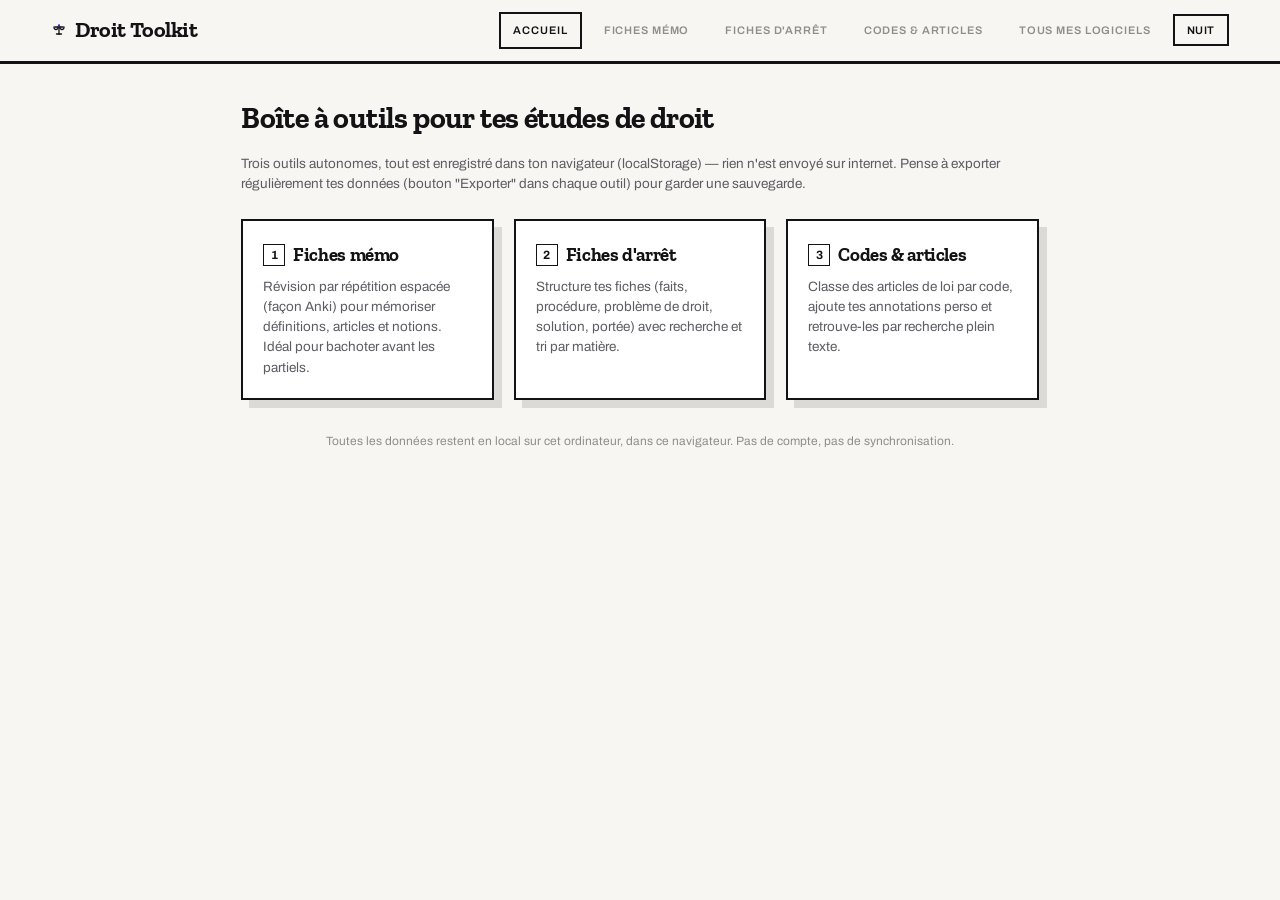
==== index.html @ 86f628ca "Site statique des outils juridiques (PWA installable) Version web des 6 outils, pensée pour l'ajout " ====
<!doctype html>
<html lang="fr">
<head>
<meta charset="UTF-8">
<title>Droit Toolkit</title>
<meta name="viewport" content="width=device-width, initial-scale=1">
<link rel="apple-touch-icon" href="icons/icon-180.png">
<meta name="apple-mobile-web-app-capable" content="yes">
<meta name="apple-mobile-web-app-status-bar-style" content="black-translucent">
<meta name="mobile-web-app-capable" content="yes">
<meta name="theme-color" content="#131316">
<link rel="preconnect" href="https://fonts.googleapis.com">
<link rel="preconnect" href="https://fonts.gstatic.com" crossorigin>
<link href="https://fonts.googleapis.com/css2?family=Archivo:wght@400;500;600;700&family=Zilla+Slab:wght@400;500;600;700&display=swap" rel="stylesheet">
<link rel="icon" type="image/svg+xml" href="data:image/svg+xml,%3Csvg%20xmlns%3D%22http%3A%2F%2Fwww.w3.org%2F2000%2Fsvg%22%20viewBox%3D%220%200%2032%2032%22%3E%3Crect%20width%3D%2232%22%20height%3D%2232%22%20rx%3D%228%22%20fill%3D%22%23131316%22%2F%3E%3Cg%20stroke%3D%22%23F7F6F2%22%20stroke-width%3D%221.6%22%20stroke-linecap%3D%22round%22%20fill%3D%22none%22%3E%3Cline%20x1%3D%2216%22%20y1%3D%227%22%20x2%3D%2216%22%20y2%3D%2224%22%2F%3E%3Cline%20x1%3D%228%22%20y1%3D%2210%22%20x2%3D%2224%22%20y2%3D%2210%22%2F%3E%3Cline%20x1%3D%2216%22%20y1%3D%2224%22%20x2%3D%2211%22%20y2%3D%2224%22%2F%3E%3Cline%20x1%3D%2216%22%20y1%3D%2224%22%20x2%3D%2221%22%20y2%3D%2224%22%2F%3E%3Cpath%20d%3D%22M6%2010a4%205%200%200%200%208%200%22%2F%3E%3Cpath%20d%3D%22M18%2010a4%205%200%200%200%208%200%22%2F%3E%3C%2Fg%3E%3Ccircle%20cx%3D%2216%22%20cy%3D%227%22%20r%3D%221.6%22%20fill%3D%22%233B2FE8%22%2F%3E%3C%2Fsvg%3E">
<link rel="stylesheet" href="style.css">
</head>
<body>
<script src="theme.js"></script>
<header class="topnav">
  <a class="brand" href="index.html"><span class="brand-mark" aria-hidden="true"><svg width="16" height="16" viewBox="0 0 32 32"><line x1="16" y1="7" x2="16" y2="24" stroke="currentColor" stroke-width="2.6" stroke-linecap="round"/><line x1="8" y1="10" x2="24" y2="10" stroke="currentColor" stroke-width="2.6" stroke-linecap="round"/><line x1="16" y1="24" x2="11" y2="24" stroke="currentColor" stroke-width="2.6" stroke-linecap="round"/><line x1="16" y1="24" x2="21" y2="24" stroke="currentColor" stroke-width="2.6" stroke-linecap="round"/><path d="M6 10a4 5 0 0 0 8 0" stroke="currentColor" stroke-width="2.6" stroke-linecap="round" fill="none"/><path d="M18 10a4 5 0 0 0 8 0" stroke="currentColor" stroke-width="2.6" stroke-linecap="round" fill="none"/><circle cx="16" cy="7" r="2.3" fill="rgb(59,47,232)"/></svg></span>Droit Toolkit</a>
  <nav>
    <a href="index.html" class="active">Accueil</a>
    <a href="flashcards.html">Fiches mémo</a>
    <a href="fiches-arret.html">Fiches d'arrêt</a>
    <a href="codes.html">Codes &amp; articles</a>
    <a href="Hub.html">Tous mes logiciels</a>
    <button id="theme-toggle" aria-pressed="false">Nuit</button>
  </nav>
</header>
<main>
  <h1>Boîte à outils pour tes études de droit</h1>
  <p class="muted">Trois outils autonomes, tout est enregistré dans ton navigateur (localStorage) — rien n'est envoyé sur internet. Pense à exporter régulièrement tes données (bouton "Exporter" dans chaque outil) pour garder une sauvegarde.</p>

  <div class="grid-links">
    <a class="tool" href="flashcards.html">
      <h3><span class="tool-num" aria-hidden="true">1</span>Fiches mémo</h3>
      <p>Révision par répétition espacée (façon Anki) pour mémoriser définitions, articles et notions. Idéal pour bachoter avant les partiels.</p>
    </a>
    <a class="tool" href="fiches-arret.html">
      <h3><span class="tool-num" aria-hidden="true">2</span>Fiches d'arrêt</h3>
      <p>Structure tes fiches (faits, procédure, problème de droit, solution, portée) avec recherche et tri par matière.</p>
    </a>
    <a class="tool" href="codes.html">
      <h3><span class="tool-num" aria-hidden="true">3</span>Codes &amp; articles</h3>
      <p>Classe des articles de loi par code, ajoute tes annotations perso et retrouve-les par recherche plein texte.</p>
    </a>
  </div>

  <footer class="tip">Toutes les données restent en local sur cet ordinateur, dans ce navigateur. Pas de compte, pas de synchronisation.</footer>
</main>
</body>
</html>
---- style.css ----
/* ═════════════════════════════════════════════════════════════════════
   Charte graphique Quantième — voir CHARTE-GRAPHIQUE.md
   Aplats francs, coins vifs (aucun border-radius), ombres plates décalées,
   mode sombre en bascule explicite (classe body.sombre, jamais automatique).
   ═════════════════════════════════════════════════════════════════════ */
:root{
  --fond:   #F7F6F2;
  --encre:  #131316;
  --encre-2:#5C5C63;
  --gris:   #8F8F89;
  --filet:  #DEDCD5;
  --carte:  #FFFFFF;
  --alerte: #C62828;
  --succes: #0A7B48;
  --acc: 59,47,232;

  --ech: 1;

  --e1:4px;  --e2:8px;  --e3:12px; --e4:16px;
  --e5:20px; --e6:24px; --e7:32px; --e8:40px;

  --pad-col: 20px;
  --gap: var(--e1);
  --pad: clamp(20px,4vw,64px);
  --h-ctrl: 38px;

  --ombre:       8px 8px 0 rgba(19,19,22,.12);
  --ombre-forte: 12px 12px 0 rgba(19,19,22,.16);

  --slab:"Zilla Slab",Georgia,serif;
  --sans:"Archivo",system-ui,sans-serif;
}

body.sombre{
  --fond:   #131316;
  --encre:  #F4F3EE;
  --encre-2:#A9A9A2;
  --gris:   #7C7C76;
  --filet:  #2C2C31;
  --carte:  #1C1C20;
}

*{box-sizing:border-box}
[hidden]{display:none!important}

body{
  margin:0;background:var(--fond);color:var(--encre);
  font-family:var(--sans);font-size:calc(16px * var(--ech));line-height:1.5;
  -webkit-font-smoothing:antialiased;
  transition:background .15s ease,color .15s ease;
}

::selection{background:var(--encre);color:var(--fond)}
button,input,select,textarea{font-family:inherit}
button,.badge,.tool-num{touch-action:manipulation}
b,strong{font-weight:600}

h1,h2,h3{font-family:var(--slab);font-weight:700;letter-spacing:-.02em;color:var(--encre);margin:0 0 var(--e3)}
h1{font-size:calc(30px * var(--ech))}

/* ═════════════════════════════════════════════════════════════════════
   BARRE SUPÉRIEURE
   ═════════════════════════════════════════════════════════════════════ */
header.topnav{
  display:flex;align-items:center;flex-wrap:wrap;gap:var(--e2) var(--e4);
  padding:var(--e3) var(--pad);border-bottom:3px solid var(--encre);
  background:var(--fond);
}
header.topnav a.brand{
  display:inline-flex;align-items:center;gap:var(--e2);
  font-family:var(--slab);font-weight:700;font-size:calc(22px * var(--ech));letter-spacing:-.02em;
  color:var(--encre);text-decoration:none;line-height:1;
}
header.topnav a.brand:hover{color:rgb(var(--acc))}
.brand-mark{display:inline-flex;align-items:center;justify-content:center;flex:none;color:inherit}
.brand-mark svg{display:block}

header.topnav nav{display:flex;gap:var(--e2);flex-wrap:wrap;margin-left:auto;align-items:center}
header.topnav nav a{
  font-size:calc(11px * var(--ech));font-weight:600;letter-spacing:.08em;text-transform:uppercase;
  color:var(--gris);text-decoration:none;padding:var(--e2) var(--e3);
  border:2px solid transparent;transition:all .15s ease;
}
header.topnav nav a:hover{color:var(--encre)}
header.topnav nav a.active{color:var(--encre);border-color:var(--encre)}

#theme-toggle{height:auto;padding:var(--e2) var(--e3);font-size:calc(11px * var(--ech))}

/* ═════════════════════════════════════════════════════════════════════
   MISE EN PAGE
   ═════════════════════════════════════════════════════════════════════ */
main{max-width:900px;margin:0 auto;padding:var(--e7) var(--pad) var(--e8)}

.card{
  background:var(--carte);border:2px solid var(--encre);
  box-shadow:var(--ombre);
  padding:var(--e5);margin-bottom:var(--e5);
}

.grid-links{display:grid;grid-template-columns:repeat(auto-fit,minmax(240px,1fr));gap:var(--e5);margin-top:var(--e6)}
.grid-links a.tool{
  display:block;background:var(--carte);border:2px solid var(--encre);
  box-shadow:var(--ombre);padding:var(--e5);text-decoration:none;color:var(--encre);
  transition:box-shadow .15s ease,transform .15s ease;
}
.grid-links a.tool:hover{box-shadow:var(--ombre-forte);transform:translate(-2px,-2px)}
.grid-links a.tool h3{color:var(--encre);margin-bottom:var(--e2);display:flex;align-items:center}
.grid-links a.tool:hover h3{color:rgb(var(--acc))}
.grid-links a.tool p{color:var(--encre-2);font-size:calc(13.5px * var(--ech));margin:0}

/* ═════════════════════════════════════════════════════════════════════
   CHAMPS ET CONTRÔLES
   ═════════════════════════════════════════════════════════════════════ */
label{
  display:block;font-size:calc(11px * var(--ech));font-weight:600;letter-spacing:.06em;text-transform:uppercase;
  color:var(--gris);margin:var(--e4) 0 var(--e1);
}

input[type="text"], input[type="date"], input[type="search"], select{
  height:var(--h-ctrl);line-height:calc(var(--h-ctrl) - 4px);
  width:100%;padding:0 var(--e3);
  font-size:calc(14px * var(--ech));font-weight:500;color:var(--encre);
  background:transparent;border:2px solid var(--encre);border-radius:0;
  appearance:none;-webkit-appearance:none;
}
input[type="text"], input[type="date"], input[type="search"]{cursor:text}
select{
  padding-right:var(--e7);cursor:pointer;
  background-image:linear-gradient(45deg,transparent 50%,currentColor 50%),
                   linear-gradient(135deg,currentColor 50%,transparent 50%);
  background-position:calc(100% - 17px) 17px,calc(100% - 12px) 17px;
  background-size:6px 6px;background-repeat:no-repeat;
}
select:hover{background-color:var(--encre);color:var(--fond)}

textarea{
  width:100%;padding:var(--e2) var(--e3);resize:vertical;min-height:4.5em;
  font-size:calc(14px * var(--ech));color:var(--encre);line-height:1.5;
  background:transparent;border:2px solid var(--encre);border-radius:0;
}

input:focus-visible, select:focus-visible, textarea:focus-visible,
input:focus, select:focus, textarea:focus{
  outline:3px solid rgb(var(--acc));outline-offset:2px;
}

/* ═════════════════════════════════════════════════════════════════════
   BOUTONS — .bt / .bt--plein (appliqué directement à <button>)
   ═════════════════════════════════════════════════════════════════════ */
button{
  font-family:var(--sans);
  font-weight:600;font-size:calc(12.5px * var(--ech));letter-spacing:.05em;text-transform:uppercase;
  padding:0 var(--e4);height:var(--h-ctrl);border:2px solid var(--encre);border-radius:0;
  background:transparent;color:var(--encre);cursor:pointer;
  transition:background .15s ease,color .15s ease,border-color .15s ease;
}
button:hover{background:var(--encre);color:var(--fond)}
button:focus-visible{outline:3px solid rgb(var(--acc));outline-offset:2px}

button.primary{background:var(--encre);border-color:var(--encre);color:var(--fond)}
button.primary:hover{background:rgb(var(--acc));border-color:rgb(var(--acc));color:#fff}

button.danger{color:var(--alerte)}
button.danger:hover{background:var(--alerte);border-color:var(--alerte);color:#fff}

button.success{color:var(--succes)}
button.success:hover{background:var(--succes);border-color:var(--succes);color:#fff}

button[disabled]{opacity:.28;cursor:not-allowed}
button[disabled]:hover{background:transparent;color:var(--encre)}

/* ═════════════════════════════════════════════════════════════════════
   DIVERS — badges, groupements, états
   ═════════════════════════════════════════════════════════════════════ */
.row{display:flex;gap:var(--e2);flex-wrap:wrap;align-items:center}
.row.end{justify-content:flex-end}
.row.between{justify-content:space-between}

.badge{
  display:inline-flex;align-items:center;font-family:var(--slab);font-size:calc(11px * var(--ech));font-weight:600;
  padding:1px var(--e2);border:1px solid var(--filet);color:var(--gris);background:transparent;
}

.muted{color:var(--encre-2);font-size:calc(13.5px * var(--ech))}

hr.sep{border:none;border-top:1px solid var(--filet);margin:var(--e4) 0}

mark{background:rgba(var(--acc),.18);color:var(--encre)}

.empty-state{text-align:center;color:var(--gris);padding:var(--e7) var(--e4);font-style:italic}

.toolbar{display:flex;gap:var(--e2);flex-wrap:wrap;margin-bottom:var(--e4);align-items:center}
.toolbar input[type="search"], .toolbar select{width:auto;flex:1;min-width:160px}

/* étiquette au-dessus d'un titre de page */
.eyebrow{
  font-size:calc(12px * var(--ech));font-weight:700;letter-spacing:.08em;text-transform:uppercase;
  color:rgb(var(--acc));margin:0 0 var(--e2);
}

/* pastille numérotée devant un titre d'outil */
.tool-num{
  display:inline-flex;align-items:center;justify-content:center;flex:none;
  width:22px;height:22px;border:1px solid var(--encre);color:var(--encre);
  font-family:var(--sans);font-weight:700;font-size:calc(12px * var(--ech));margin-right:var(--e2);
}

footer.tip{margin-top:var(--e7);color:var(--gris);font-size:calc(12px * var(--ech));text-align:center}

@media (max-width:900px){
  header.topnav{flex-direction:column;align-items:flex-start}
  header.topnav nav{margin-left:0}
}
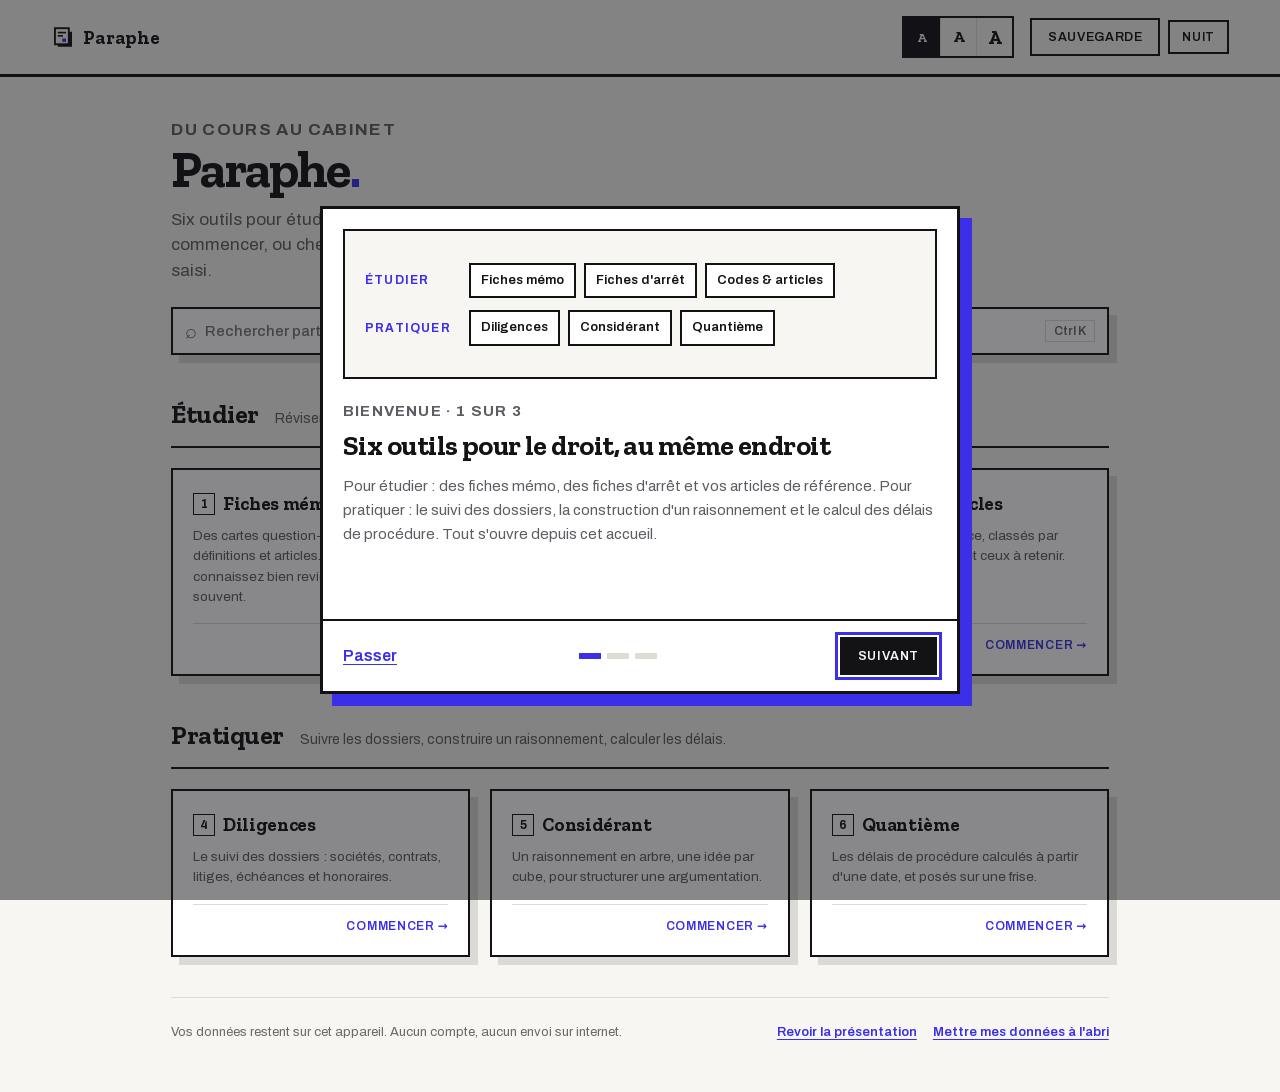
==== commit a2c93168: "Paraphe : version actuelle des six outils (Diligences refondu, Quantième refondu, nom Paraphe, migra" ====
--- a/index.html
+++ b/index.html
@@ -1,53 +1,28 @@
-<!doctype html>
-<html lang="fr">
-<head>
-<meta charset="UTF-8">
-<title>Droit Toolkit</title>
-<meta name="viewport" content="width=device-width, initial-scale=1">
-<link rel="apple-touch-icon" href="icons/icon-180.png">
-<meta name="apple-mobile-web-app-capable" content="yes">
-<meta name="apple-mobile-web-app-status-bar-style" content="black-translucent">
-<meta name="mobile-web-app-capable" content="yes">
-<meta name="theme-color" content="#131316">
-<link rel="preconnect" href="https://fonts.googleapis.com">
-<link rel="preconnect" href="https://fonts.gstatic.com" crossorigin>
-<link href="https://fonts.googleapis.com/css2?family=Archivo:wght@400;500;600;700&family=Zilla+Slab:wght@400;500;600;700&display=swap" rel="stylesheet">
-<link rel="icon" type="image/svg+xml" href="data:image/svg+xml,%3Csvg%20xmlns%3D%22http%3A%2F%2Fwww.w3.org%2F2000%2Fsvg%22%20viewBox%3D%220%200%2032%2032%22%3E%3Crect%20width%3D%2232%22%20height%3D%2232%22%20rx%3D%228%22%20fill%3D%22%23131316%22%2F%3E%3Cg%20stroke%3D%22%23F7F6F2%22%20stroke-width%3D%221.6%22%20stroke-linecap%3D%22round%22%20fill%3D%22none%22%3E%3Cline%20x1%3D%2216%22%20y1%3D%227%22%20x2%3D%2216%22%20y2%3D%2224%22%2F%3E%3Cline%20x1%3D%228%22%20y1%3D%2210%22%20x2%3D%2224%22%20y2%3D%2210%22%2F%3E%3Cline%20x1%3D%2216%22%20y1%3D%2224%22%20x2%3D%2211%22%20y2%3D%2224%22%2F%3E%3Cline%20x1%3D%2216%22%20y1%3D%2224%22%20x2%3D%2221%22%20y2%3D%2224%22%2F%3E%3Cpath%20d%3D%22M6%2010a4%205%200%200%200%208%200%22%2F%3E%3Cpath%20d%3D%22M18%2010a4%205%200%200%200%208%200%22%2F%3E%3C%2Fg%3E%3Ccircle%20cx%3D%2216%22%20cy%3D%227%22%20r%3D%221.6%22%20fill%3D%22%233B2FE8%22%2F%3E%3C%2Fsvg%3E">
-<link rel="stylesheet" href="style.css">
-</head>
-<body>
-<script src="theme.js"></script>
-<header class="topnav">
-  <a class="brand" href="index.html"><span class="brand-mark" aria-hidden="true"><svg width="16" height="16" viewBox="0 0 32 32"><line x1="16" y1="7" x2="16" y2="24" stroke="currentColor" stroke-width="2.6" stroke-linecap="round"/><line x1="8" y1="10" x2="24" y2="10" stroke="currentColor" stroke-width="2.6" stroke-linecap="round"/><line x1="16" y1="24" x2="11" y2="24" stroke="currentColor" stroke-width="2.6" stroke-linecap="round"/><line x1="16" y1="24" x2="21" y2="24" stroke="currentColor" stroke-width="2.6" stroke-linecap="round"/><path d="M6 10a4 5 0 0 0 8 0" stroke="currentColor" stroke-width="2.6" stroke-linecap="round" fill="none"/><path d="M18 10a4 5 0 0 0 8 0" stroke="currentColor" stroke-width="2.6" stroke-linecap="round" fill="none"/><circle cx="16" cy="7" r="2.3" fill="rgb(59,47,232)"/></svg></span>Droit Toolkit</a>
-  <nav>
-    <a href="index.html" class="active">Accueil</a>
-    <a href="flashcards.html">Fiches mémo</a>
-    <a href="fiches-arret.html">Fiches d'arrêt</a>
-    <a href="codes.html">Codes &amp; articles</a>
-    <a href="Hub.html">Tous mes logiciels</a>
-    <button id="theme-toggle" aria-pressed="false">Nuit</button>
-  </nav>
-</header>
-<main>
-  <h1>Boîte à outils pour tes études de droit</h1>
-  <p class="muted">Trois outils autonomes, tout est enregistré dans ton navigateur (localStorage) — rien n'est envoyé sur internet. Pense à exporter régulièrement tes données (bouton "Exporter" dans chaque outil) pour garder une sauvegarde.</p>
-
-  <div class="grid-links">
-    <a class="tool" href="flashcards.html">
-      <h3><span class="tool-num" aria-hidden="true">1</span>Fiches mémo</h3>
-      <p>Révision par répétition espacée (façon Anki) pour mémoriser définitions, articles et notions. Idéal pour bachoter avant les partiels.</p>
-    </a>
-    <a class="tool" href="fiches-arret.html">
-      <h3><span class="tool-num" aria-hidden="true">2</span>Fiches d'arrêt</h3>
-      <p>Structure tes fiches (faits, procédure, problème de droit, solution, portée) avec recherche et tri par matière.</p>
-    </a>
-    <a class="tool" href="codes.html">
-      <h3><span class="tool-num" aria-hidden="true">3</span>Codes &amp; articles</h3>
-      <p>Classe des articles de loi par code, ajoute tes annotations perso et retrouve-les par recherche plein texte.</p>
-    </a>
-  </div>
-
-  <footer class="tip">Toutes les données restent en local sur cet ordinateur, dans ce navigateur. Pas de compte, pas de synchronisation.</footer>
-</main>
-</body>
-</html>
+<!doctype html>
+<html lang="fr">
+<head>
+<meta charset="UTF-8">
+<title>Paraphe</title>
+<meta http-equiv="refresh" content="0; url=Hub.html">
+<meta name="viewport" content="width=device-width, initial-scale=1">
+<link rel="apple-touch-icon" href="icons/icon-180.png">
+<meta name="apple-mobile-web-app-capable" content="yes">
+<meta name="apple-mobile-web-app-status-bar-style" content="black-translucent">
+<meta name="mobile-web-app-capable" content="yes">
+<meta name="theme-color" content="#131316">
+<link rel="stylesheet" href="fonts/fonts.css">
+<script src="pwa.js" defer></script>
+<link rel="manifest" href="manifest.json">
+<link rel="icon" type="image/svg+xml" href="icons/favicon.svg">
+<link rel="stylesheet" href="style.css">
+</head>
+<body>
+<script src="theme.js"></script>
+<main style="max-width:560px">
+  <p class="eyebrow">Paraphe</p>
+  <h1>L’accueil a déménagé</h1>
+  <p class="muted">Les six outils se trouvent maintenant sur une seule page d’accueil. Si elle ne s’ouvre pas toute seule : <a href="Hub.html">ouvrir l’accueil de Paraphe</a>.</p>
+</main>
+<script>location.replace("Hub.html");</script>
+</body>
+</html>
--- a/fonts/fonts.css
+++ b/fonts/fonts.css
@@ -0,0 +1,211 @@
+/* Polices embarquées (licence SIL Open Font License 1.1) : Archivo, Zilla Slab, IBM Plex Mono.
+   Servies localement pour fonctionner hors ligne (PWA et application de bureau). */
+
+/* latin-ext */
+@font-face {
+  font-family: 'Archivo';
+  font-style: normal;
+  font-weight: 300;
+  font-stretch: 100%;
+  font-display: swap;
+  src: url(Archivo-variable-latin-ext.woff2) format('woff2');
+  unicode-range: U+0100-02BA, U+02BD-02C5, U+02C7-02CC, U+02CE-02D7, U+02DD-02FF, U+0304, U+0308, U+0329, U+1D00-1DBF, U+1E00-1E9F, U+1EF2-1EFF, U+2020, U+20A0-20AB, U+20AD-20C0, U+2113, U+2C60-2C7F, U+A720-A7FF;
+}
+/* latin */
+@font-face {
+  font-family: 'Archivo';
+  font-style: normal;
+  font-weight: 300;
+  font-stretch: 100%;
+  font-display: swap;
+  src: url(Archivo-variable-latin.woff2) format('woff2');
+  unicode-range: U+0000-00FF, U+0131, U+0152-0153, U+02BB-02BC, U+02C6, U+02DA, U+02DC, U+0304, U+0308, U+0329, U+2000-206F, U+20AC, U+2122, U+2191, U+2193, U+2212, U+2215, U+FEFF, U+FFFD;
+}
+/* latin-ext */
+@font-face {
+  font-family: 'Archivo';
+  font-style: normal;
+  font-weight: 400;
+  font-stretch: 100%;
+  font-display: swap;
+  src: url(Archivo-variable-latin-ext.woff2) format('woff2');
+  unicode-range: U+0100-02BA, U+02BD-02C5, U+02C7-02CC, U+02CE-02D7, U+02DD-02FF, U+0304, U+0308, U+0329, U+1D00-1DBF, U+1E00-1E9F, U+1EF2-1EFF, U+2020, U+20A0-20AB, U+20AD-20C0, U+2113, U+2C60-2C7F, U+A720-A7FF;
+}
+/* latin */
+@font-face {
+  font-family: 'Archivo';
+  font-style: normal;
+  font-weight: 400;
+  font-stretch: 100%;
+  font-display: swap;
+  src: url(Archivo-variable-latin.woff2) format('woff2');
+  unicode-range: U+0000-00FF, U+0131, U+0152-0153, U+02BB-02BC, U+02C6, U+02DA, U+02DC, U+0304, U+0308, U+0329, U+2000-206F, U+20AC, U+2122, U+2191, U+2193, U+2212, U+2215, U+FEFF, U+FFFD;
+}
+/* latin-ext */
+@font-face {
+  font-family: 'Archivo';
+  font-style: normal;
+  font-weight: 500;
+  font-stretch: 100%;
+  font-display: swap;
+  src: url(Archivo-variable-latin-ext.woff2) format('woff2');
+  unicode-range: U+0100-02BA, U+02BD-02C5, U+02C7-02CC, U+02CE-02D7, U+02DD-02FF, U+0304, U+0308, U+0329, U+1D00-1DBF, U+1E00-1E9F, U+1EF2-1EFF, U+2020, U+20A0-20AB, U+20AD-20C0, U+2113, U+2C60-2C7F, U+A720-A7FF;
+}
+/* latin */
+@font-face {
+  font-family: 'Archivo';
+  font-style: normal;
+  font-weight: 500;
+  font-stretch: 100%;
+  font-display: swap;
+  src: url(Archivo-variable-latin.woff2) format('woff2');
+  unicode-range: U+0000-00FF, U+0131, U+0152-0153, U+02BB-02BC, U+02C6, U+02DA, U+02DC, U+0304, U+0308, U+0329, U+2000-206F, U+20AC, U+2122, U+2191, U+2193, U+2212, U+2215, U+FEFF, U+FFFD;
+}
+/* latin-ext */
+@font-face {
+  font-family: 'Archivo';
+  font-style: normal;
+  font-weight: 600;
+  font-stretch: 100%;
+  font-display: swap;
+  src: url(Archivo-variable-latin-ext.woff2) format('woff2');
+  unicode-range: U+0100-02BA, U+02BD-02C5, U+02C7-02CC, U+02CE-02D7, U+02DD-02FF, U+0304, U+0308, U+0329, U+1D00-1DBF, U+1E00-1E9F, U+1EF2-1EFF, U+2020, U+20A0-20AB, U+20AD-20C0, U+2113, U+2C60-2C7F, U+A720-A7FF;
+}
+/* latin */
+@font-face {
+  font-family: 'Archivo';
+  font-style: normal;
+  font-weight: 600;
+  font-stretch: 100%;
+  font-display: swap;
+  src: url(Archivo-variable-latin.woff2) format('woff2');
+  unicode-range: U+0000-00FF, U+0131, U+0152-0153, U+02BB-02BC, U+02C6, U+02DA, U+02DC, U+0304, U+0308, U+0329, U+2000-206F, U+20AC, U+2122, U+2191, U+2193, U+2212, U+2215, U+FEFF, U+FFFD;
+}
+/* latin-ext */
+@font-face {
+  font-family: 'Archivo';
+  font-style: normal;
+  font-weight: 700;
+  font-stretch: 100%;
+  font-display: swap;
+  src: url(Archivo-variable-latin-ext.woff2) format('woff2');
+  unicode-range: U+0100-02BA, U+02BD-02C5, U+02C7-02CC, U+02CE-02D7, U+02DD-02FF, U+0304, U+0308, U+0329, U+1D00-1DBF, U+1E00-1E9F, U+1EF2-1EFF, U+2020, U+20A0-20AB, U+20AD-20C0, U+2113, U+2C60-2C7F, U+A720-A7FF;
+}
+/* latin */
+@font-face {
+  font-family: 'Archivo';
+  font-style: normal;
+  font-weight: 700;
+  font-stretch: 100%;
+  font-display: swap;
+  src: url(Archivo-variable-latin.woff2) format('woff2');
+  unicode-range: U+0000-00FF, U+0131, U+0152-0153, U+02BB-02BC, U+02C6, U+02DA, U+02DC, U+0304, U+0308, U+0329, U+2000-206F, U+20AC, U+2122, U+2191, U+2193, U+2212, U+2215, U+FEFF, U+FFFD;
+}
+/* latin-ext */
+@font-face {
+  font-family: 'IBM Plex Mono';
+  font-style: normal;
+  font-weight: 400;
+  font-display: swap;
+  src: url(IBMPlexMono-400-latin-ext.woff2) format('woff2');
+  unicode-range: U+0100-02BA, U+02BD-02C5, U+02C7-02CC, U+02CE-02D7, U+02DD-02FF, U+0304, U+0308, U+0329, U+1D00-1DBF, U+1E00-1E9F, U+1EF2-1EFF, U+2020, U+20A0-20AB, U+20AD-20C0, U+2113, U+2C60-2C7F, U+A720-A7FF;
+}
+/* latin */
+@font-face {
+  font-family: 'IBM Plex Mono';
+  font-style: normal;
+  font-weight: 400;
+  font-display: swap;
+  src: url(IBMPlexMono-400-latin.woff2) format('woff2');
+  unicode-range: U+0000-00FF, U+0131, U+0152-0153, U+02BB-02BC, U+02C6, U+02DA, U+02DC, U+0304, U+0308, U+0329, U+2000-206F, U+20AC, U+2122, U+2191, U+2193, U+2212, U+2215, U+FEFF, U+FFFD;
+}
+/* latin-ext */
+@font-face {
+  font-family: 'IBM Plex Mono';
+  font-style: normal;
+  font-weight: 500;
+  font-display: swap;
+  src: url(IBMPlexMono-500-latin-ext.woff2) format('woff2');
+  unicode-range: U+0100-02BA, U+02BD-02C5, U+02C7-02CC, U+02CE-02D7, U+02DD-02FF, U+0304, U+0308, U+0329, U+1D00-1DBF, U+1E00-1E9F, U+1EF2-1EFF, U+2020, U+20A0-20AB, U+20AD-20C0, U+2113, U+2C60-2C7F, U+A720-A7FF;
+}
+/* latin */
+@font-face {
+  font-family: 'IBM Plex Mono';
+  font-style: normal;
+  font-weight: 500;
+  font-display: swap;
+  src: url(IBMPlexMono-500-latin.woff2) format('woff2');
+  unicode-range: U+0000-00FF, U+0131, U+0152-0153, U+02BB-02BC, U+02C6, U+02DA, U+02DC, U+0304, U+0308, U+0329, U+2000-206F, U+20AC, U+2122, U+2191, U+2193, U+2212, U+2215, U+FEFF, U+FFFD;
+}
+/* latin-ext */
+@font-face {
+  font-family: 'Zilla Slab';
+  font-style: normal;
+  font-weight: 400;
+  font-display: swap;
+  src: url(ZillaSlab-400-latin-ext.woff2) format('woff2');
+  unicode-range: U+0100-02BA, U+02BD-02C5, U+02C7-02CC, U+02CE-02D7, U+02DD-02FF, U+0304, U+0308, U+0329, U+1D00-1DBF, U+1E00-1E9F, U+1EF2-1EFF, U+2020, U+20A0-20AB, U+20AD-20C0, U+2113, U+2C60-2C7F, U+A720-A7FF;
+}
+/* latin */
+@font-face {
+  font-family: 'Zilla Slab';
+  font-style: normal;
+  font-weight: 400;
+  font-display: swap;
+  src: url(ZillaSlab-400-latin.woff2) format('woff2');
+  unicode-range: U+0000-00FF, U+0131, U+0152-0153, U+02BB-02BC, U+02C6, U+02DA, U+02DC, U+0304, U+0308, U+0329, U+2000-206F, U+20AC, U+2122, U+2191, U+2193, U+2212, U+2215, U+FEFF, U+FFFD;
+}
+/* latin-ext */
+@font-face {
+  font-family: 'Zilla Slab';
+  font-style: normal;
+  font-weight: 500;
+  font-display: swap;
+  src: url(ZillaSlab-500-latin-ext.woff2) format('woff2');
+  unicode-range: U+0100-02BA, U+02BD-02C5, U+02C7-02CC, U+02CE-02D7, U+02DD-02FF, U+0304, U+0308, U+0329, U+1D00-1DBF, U+1E00-1E9F, U+1EF2-1EFF, U+2020, U+20A0-20AB, U+20AD-20C0, U+2113, U+2C60-2C7F, U+A720-A7FF;
+}
+/* latin */
+@font-face {
+  font-family: 'Zilla Slab';
+  font-style: normal;
+  font-weight: 500;
+  font-display: swap;
+  src: url(ZillaSlab-500-latin.woff2) format('woff2');
+  unicode-range: U+0000-00FF, U+0131, U+0152-0153, U+02BB-02BC, U+02C6, U+02DA, U+02DC, U+0304, U+0308, U+0329, U+2000-206F, U+20AC, U+2122, U+2191, U+2193, U+2212, U+2215, U+FEFF, U+FFFD;
+}
+/* latin-ext */
+@font-face {
+  font-family: 'Zilla Slab';
+  font-style: normal;
+  font-weight: 600;
+  font-display: swap;
+  src: url(ZillaSlab-600-latin-ext.woff2) format('woff2');
+  unicode-range: U+0100-02BA, U+02BD-02C5, U+02C7-02CC, U+02CE-02D7, U+02DD-02FF, U+0304, U+0308, U+0329, U+1D00-1DBF, U+1E00-1E9F, U+1EF2-1EFF, U+2020, U+20A0-20AB, U+20AD-20C0, U+2113, U+2C60-2C7F, U+A720-A7FF;
+}
+/* latin */
+@font-face {
+  font-family: 'Zilla Slab';
+  font-style: normal;
+  font-weight: 600;
+  font-display: swap;
+  src: url(ZillaSlab-600-latin.woff2) format('woff2');
+  unicode-range: U+0000-00FF, U+0131, U+0152-0153, U+02BB-02BC, U+02C6, U+02DA, U+02DC, U+0304, U+0308, U+0329, U+2000-206F, U+20AC, U+2122, U+2191, U+2193, U+2212, U+2215, U+FEFF, U+FFFD;
+}
+/* latin-ext */
+@font-face {
+  font-family: 'Zilla Slab';
+  font-style: normal;
+  font-weight: 700;
+  font-display: swap;
+  src: url(ZillaSlab-700-latin-ext.woff2) format('woff2');
+  unicode-range: U+0100-02BA, U+02BD-02C5, U+02C7-02CC, U+02CE-02D7, U+02DD-02FF, U+0304, U+0308, U+0329, U+1D00-1DBF, U+1E00-1E9F, U+1EF2-1EFF, U+2020, U+20A0-20AB, U+20AD-20C0, U+2113, U+2C60-2C7F, U+A720-A7FF;
+}
+/* latin */
+@font-face {
+  font-family: 'Zilla Slab';
+  font-style: normal;
+  font-weight: 700;
+  font-display: swap;
+  src: url(ZillaSlab-700-latin.woff2) format('woff2');
+  unicode-range: U+0000-00FF, U+0131, U+0152-0153, U+02BB-02BC, U+02C6, U+02DA, U+02DC, U+0304, U+0308, U+0329, U+2000-206F, U+20AC, U+2122, U+2191, U+2193, U+2212, U+2215, U+FEFF, U+FFFD;
+}
--- a/style.css
+++ b/style.css
@@ -7,7 +7,7 @@
   --fond:   #F7F6F2;
   --encre:  #131316;
   --encre-2:#5C5C63;
-  --gris:   #8F8F89;
+  --gris:   #6B6B66;   /* texte discret : 4,8 à 5,4:1 sur papier et carte */
   --filet:  #DEDCD5;
   --carte:  #FFFFFF;
   --alerte: #C62828;
@@ -29,16 +29,29 @@
 
   --slab:"Zilla Slab",Georgia,serif;
   --sans:"Archivo",system-ui,sans-serif;
+
+  color-scheme:light;
 }
 
 body.sombre{
   --fond:   #131316;
   --encre:  #F4F3EE;
   --encre-2:#A9A9A2;
-  --gris:   #7C7C76;
+  --gris:   #9A9A93;
   --filet:  #2C2C31;
   --carte:  #1C1C20;
-}
+  /* sur l'encre, le violet et le rouge de la charte sont trop sombres pour du texte (2,2 et 3:1) */
+  --acc: 140,132,255;
+  --alerte: #EF6F6F;
+  /* sur fond noir, l'ombre noire disparaissait : ombre claire, toujours plate */
+  --ombre:       8px 8px 0 rgba(244,243,238,.07);
+  --ombre-forte: 12px 12px 0 rgba(244,243,238,.10);
+  /* calendrier des champs date, barres de défilement… en sombre */
+  color-scheme:dark;
+}
+/* textes à la couleur d'accent : trop sombres sur fond noir (cf. charte §3.2) */
+body.sombre .eyebrow, body.sombre .groupe-tete a, body.sombre a.lien-croise,
+body.sombre .liens-article a, body.sombre .badge.etiquette{filter:brightness(1.6)}
 
 *{box-sizing:border-box}
 [hidden]{display:none!important}
@@ -77,14 +90,14 @@
 
 header.topnav nav{display:flex;gap:var(--e2);flex-wrap:wrap;margin-left:auto;align-items:center}
 header.topnav nav a{
-  font-size:calc(11px * var(--ech));font-weight:600;letter-spacing:.08em;text-transform:uppercase;
+  font-size:calc(12px * var(--ech));font-weight:600;letter-spacing:.08em;text-transform:uppercase;
   color:var(--gris);text-decoration:none;padding:var(--e2) var(--e3);
   border:2px solid transparent;transition:all .15s ease;
 }
 header.topnav nav a:hover{color:var(--encre)}
 header.topnav nav a.active{color:var(--encre);border-color:var(--encre)}
 
-#theme-toggle{height:auto;padding:var(--e2) var(--e3);font-size:calc(11px * var(--ech))}
+#theme-toggle{height:auto;padding:var(--e2) var(--e3);font-size:calc(12px * var(--ech))}
 
 /* ═════════════════════════════════════════════════════════════════════
    MISE EN PAGE
@@ -96,6 +109,9 @@
   box-shadow:var(--ombre);
   padding:var(--e5);margin-bottom:var(--e5);
 }
+/* éléments de liste à l'intérieur d'une carte : filet simple, sans seconde ombre */
+.card .card{box-shadow:none;border:1px solid var(--filet);padding:var(--e4)}
+.card .card:hover{border-color:var(--encre)}
 
 .grid-links{display:grid;grid-template-columns:repeat(auto-fit,minmax(240px,1fr));gap:var(--e5);margin-top:var(--e6)}
 .grid-links a.tool{
@@ -112,7 +128,7 @@
    CHAMPS ET CONTRÔLES
    ═════════════════════════════════════════════════════════════════════ */
 label{
-  display:block;font-size:calc(11px * var(--ech));font-weight:600;letter-spacing:.06em;text-transform:uppercase;
+  display:block;font-size:calc(12px * var(--ech));font-weight:600;letter-spacing:.06em;text-transform:uppercase;
   color:var(--gris);margin:var(--e4) 0 var(--e1);
 }
 
@@ -139,6 +155,15 @@
   background:transparent;border:2px solid var(--encre);border-radius:0;
 }
 
+/* cases à cocher carrées, conformes à la charte (coins vifs) */
+input[type="checkbox"]{
+  appearance:none;-webkit-appearance:none;flex:none;margin:0;
+  width:16px;height:16px;border:2px solid var(--encre);border-radius:0;background:transparent;
+  display:inline-grid;place-content:center;vertical-align:-3px;cursor:pointer;
+}
+input[type="checkbox"]::before{content:"";width:8px;height:8px;background:rgb(var(--acc));transform:scale(0);transition:transform .1s ease}
+input[type="checkbox"]:checked::before{transform:scale(1)}
+
 input:focus-visible, select:focus-visible, textarea:focus-visible,
 input:focus, select:focus, textarea:focus{
   outline:3px solid rgb(var(--acc));outline-offset:2px;
@@ -162,6 +187,8 @@
 
 button.danger{color:var(--alerte)}
 button.danger:hover{background:var(--alerte);border-color:var(--alerte);color:#fff}
+/* en sombre, l'accent et l'alerte sont clairs : texte d'encre dessus */
+body.sombre button.primary:hover, body.sombre button.danger:hover, body.sombre button.success:hover{color:#131316}
 
 button.success{color:var(--succes)}
 button.success:hover{background:var(--succes);border-color:var(--succes);color:#fff}
@@ -177,8 +204,9 @@
 .row.between{justify-content:space-between}
 
 .badge{
-  display:inline-flex;align-items:center;font-family:var(--slab);font-size:calc(11px * var(--ech));font-weight:600;
+  display:inline-flex;align-items:center;font-family:var(--slab);font-size:calc(12px * var(--ech));font-weight:600;
   padding:1px var(--e2);border:1px solid var(--filet);color:var(--gris);background:transparent;
+  margin-block:3px;                     /* deux lignes d'étiquettes ne se touchent pas */
 }
 
 .muted{color:var(--encre-2);font-size:calc(13.5px * var(--ech))}
@@ -191,6 +219,8 @@
 
 .toolbar{display:flex;gap:var(--e2);flex-wrap:wrap;margin-bottom:var(--e4);align-items:center}
 .toolbar input[type="search"], .toolbar select{width:auto;flex:1;min-width:160px}
+.toolbar input[type="search"]{flex:2}
+.card > .toolbar:last-child{margin-bottom:0}
 
 /* étiquette au-dessus d'un titre de page */
 .eyebrow{
@@ -208,6 +238,166 @@
 footer.tip{margin-top:var(--e7);color:var(--gris);font-size:calc(12px * var(--ech));text-align:center}
 
 @media (max-width:900px){
-  header.topnav{flex-direction:column;align-items:flex-start}
-  header.topnav nav{margin-left:0}
-}
+  header.topnav{flex-direction:column;align-items:stretch;flex-wrap:nowrap}
+  /* le menu passe à la ligne : tous les liens restent visibles, rien n'est caché hors de l'écran */
+  header.topnav nav{margin-left:0;flex-wrap:wrap;width:100%;min-width:0;row-gap:var(--e1,4px)}
+  header.topnav nav a, #theme-toggle{flex:none;white-space:nowrap}
+  /* le bouton jour/nuit remonte sur la ligne du nom, à droite */
+  header.topnav{position:relative}
+  header.topnav #theme-toggle{position:absolute;top:var(--e2);right:var(--pad,20px)}
+}
+@media (max-width:360px){
+  header.topnav nav{gap:0}
+  header.topnav nav a{padding:var(--e2) 7px;letter-spacing:.04em}
+}
+
+/* ═════════════════════════════════════════════════════════════════════
+   EXPORT PDF — feuille imprimable partagée par les outils d'études de Paraphe
+   Le contenu réel est injecté en JS dans #printArea juste avant l'impression.
+   ═════════════════════════════════════════════════════════════════════ */
+#printArea{display:none}
+@media print{
+  @page{size:A4 portrait;margin:16mm 14mm}
+  html,body{background:#fff!important}
+  body>*{display:none!important}
+  #printArea{display:block!important;font-family:var(--sans);color:#000;font-size:10.5pt;line-height:1.55}
+
+  .print-header{
+    display:flex;justify-content:space-between;align-items:flex-end;gap:var(--e4);
+    border-bottom:2.5pt solid #000;padding-bottom:8px;margin-bottom:20px;
+  }
+  .print-header h1{font-family:var(--slab);font-size:21pt;font-weight:700;margin:0;letter-spacing:-.02em;color:#000}
+  .print-header .print-brand{
+    font-family:"IBM Plex Mono",monospace;font-size:8pt;text-transform:uppercase;letter-spacing:.1em;
+    color:rgb(var(--acc));margin:0 0 3px;
+  }
+  .print-meta{text-align:right;font-size:8pt;color:#555;white-space:nowrap;line-height:1.6}
+  .print-meta b{color:#000;font-weight:700}
+
+  .print-group-title{
+    font-family:var(--slab);font-size:12.5pt;font-weight:700;color:#000;
+    margin:22px 0 10px;padding-bottom:4px;border-bottom:1pt solid #000;
+    break-after:avoid;page-break-after:avoid;
+  }
+  .print-group-title:first-of-type{margin-top:0}
+
+  .print-item{break-inside:avoid;page-break-inside:avoid;margin:0 0 13px;padding-bottom:13px;border-bottom:.75pt solid #CCC}
+  .print-item:last-child{border-bottom:none}
+  .print-item h3{
+    font-family:var(--slab);font-size:11pt;font-weight:600;color:#000;
+    margin:0 0 5px;display:flex;align-items:baseline;flex-wrap:wrap;gap:6px;
+  }
+  .print-tag{
+    display:inline-block;font-family:"IBM Plex Mono",monospace;font-size:7pt;font-weight:500;
+    text-transform:uppercase;letter-spacing:.06em;border:.75pt solid #000;color:#000;
+    padding:1px 5px;line-height:1.5;white-space:nowrap;
+  }
+  .print-tag.accent{border-color:rgb(var(--acc));color:rgb(var(--acc))}
+  .print-item p{margin:0;font-size:9.5pt;line-height:1.55;color:#111}
+  .print-item .print-note{
+    margin-top:7px;padding-top:6px;border-top:.75pt dashed #BBB;font-size:9pt;color:#333;
+  }
+  .print-item .print-note b{
+    font-family:"IBM Plex Mono",monospace;font-size:7.5pt;text-transform:uppercase;
+    letter-spacing:.06em;color:#666;font-weight:600;
+  }
+  .print-item dl{margin:6px 0 0;display:grid;grid-template-columns:auto 1fr;gap:4px 12px}
+  .print-item dt{
+    font-family:"IBM Plex Mono",monospace;font-size:7.5pt;text-transform:uppercase;
+    letter-spacing:.06em;color:#666;white-space:nowrap;padding-top:2px;font-weight:600;
+  }
+  .print-item dd{margin:0;font-size:9.5pt;line-height:1.55;color:#111}
+
+  .print-footer{
+    margin-top:26px;padding-top:8px;border-top:.75pt solid #999;
+    font-size:7.5pt;color:#888;display:flex;justify-content:space-between;
+  }
+}
+
+/* ═════════════════════════════════════════════════════════════════════
+   RECHERCHE GLOBALE (Hub, portail) — recherche.js
+   ═════════════════════════════════════════════════════════════════════ */
+#recherche-globale{position:relative;max-width:640px;margin:0 auto var(--e7)}
+.rg-champ{
+  display:flex;align-items:center;gap:var(--e2);margin:0;height:48px;padding:0 var(--e3);
+  border:2px solid var(--encre);background:var(--carte);box-shadow:var(--ombre);
+  text-transform:none;letter-spacing:0;font-weight:500;color:var(--encre);cursor:text;
+}
+.rg-champ:focus-within{outline:3px solid rgb(var(--acc));outline-offset:2px}
+.rg-loupe{font-size:calc(20px * var(--ech));color:var(--gris);line-height:1}
+.rg-champ input{flex:1;border:0;height:auto;padding:0;background:transparent;font-size:calc(15px * var(--ech))}
+.rg-champ input:focus,.rg-champ input:focus-visible{outline:none}
+.rg-champ input::-webkit-search-cancel-button{-webkit-appearance:none}
+.rg-champ kbd{font-family:var(--sans);font-size:calc(12px * var(--ech));font-weight:600;color:var(--gris);border:1px solid var(--filet);padding:1px var(--e2);white-space:nowrap}
+.rg-res{
+  position:absolute;left:0;right:0;top:calc(100% + var(--e2));z-index:50;max-height:min(60vh,520px);overflow:auto;
+  background:var(--carte);border:2px solid var(--encre);box-shadow:var(--ombre-forte);text-align:left;
+}
+.rg-groupe{
+  position:sticky;top:0;background:var(--carte);padding:var(--e2) var(--e3) var(--e1);border-bottom:1px solid var(--filet);
+  font-size:calc(12px * var(--ech));font-weight:700;letter-spacing:.08em;text-transform:uppercase;color:rgb(var(--acc));
+}
+.rg-l{display:flex;flex-direction:column;gap:2px;padding:var(--e2) var(--e3);border-bottom:1px solid var(--filet);color:var(--encre);text-decoration:none}
+.rg-l:hover,.rg-l.actif{background:rgba(var(--acc),.08)}
+.rg-titre{font-weight:600;font-size:calc(14px * var(--ech))}
+.rg-detail{font-size:calc(12px * var(--ech));color:var(--encre-2)}
+.rg-vide{padding:var(--e3);color:var(--gris);font-style:italic;font-size:calc(13px * var(--ech))}
+body.sombre .rg-groupe{filter:brightness(1.6)}
+
+/* bandeau de rappel (sauvegarde ancienne…) */
+.rappel{
+  display:flex;flex-wrap:wrap;align-items:center;gap:var(--e2) var(--e4);margin:0 0 var(--e6);padding:var(--e3) var(--e4);
+  border:2px solid rgb(var(--acc));background:rgba(var(--acc),.06);font-size:calc(13.5px * var(--ech));
+}
+.rappel span{flex:1;min-width:200px}
+
+/* ═════════════════════════════════════════════════════════════════════
+   FENÊTRE « PROMPT IA » (import d'un document converti par une IA)
+   ═════════════════════════════════════════════════════════════════════ */
+dialog.fenetre-ia{
+  border:3px solid var(--encre);background:var(--carte);color:var(--encre);border-radius:0;
+  padding:var(--e6);width:min(640px,calc(100vw - 32px));max-height:calc(100vh - 32px);overflow:auto;
+  box-shadow:12px 12px 0 rgb(var(--acc));
+}
+dialog.fenetre-ia::backdrop{background:rgba(19,19,22,.5)}
+.fenetre-ia h3{margin:0 0 var(--e2);font-family:var(--slab);font-size:calc(22px * var(--ech))}
+.fenetre-ia .ia-etat{margin:0 0 var(--e3);font-size:calc(14px * var(--ech));font-weight:600;color:var(--encre)}
+.fenetre-ia .ia-etat.erreur{color:var(--alerte)}
+.fenetre-ia .ia-etapes{margin:0;padding-left:1.4em;font-size:calc(14px * var(--ech));line-height:1.55}
+.fenetre-ia .ia-etapes li{margin-bottom:var(--e1)}
+.fenetre-ia textarea{font-family:ui-monospace,Menlo,Consolas,monospace;font-size:calc(13px * var(--ech))}
+.fenetre-ia .ia-note{margin:var(--e2) 0 0;font-size:calc(13px * var(--ech))}
+.fenetre-ia .ia-voir{margin-top:var(--e4)}
+.fenetre-ia .ia-voir button{margin-top:var(--e2);height:auto;min-height:var(--h-ctrl)}
+.fenetre-ia .ia-voir summary{cursor:pointer;font-weight:600;font-size:calc(13.5px * var(--ech));color:var(--encre-2)}
+.fenetre-ia .ia-voir textarea{margin-top:var(--e2);color:var(--encre-2)}
+.fenetre-ia .ia-actions{display:flex;flex-wrap:wrap;gap:var(--e2);margin-top:var(--e4)}
+.fenetre-ia .ia-actions button{height:auto;min-height:var(--h-ctrl)}
+.fenetre-ia .ia-actions [data-ia="fermer"]{margin-left:auto}
+
+/* élément ramené à l'écran après une action (Commun.montrer) : un cadre d'accent qui s'efface */
+.signale{animation:signale 2.2s ease-out}
+@keyframes signale{0%,55%{outline:3px solid rgb(var(--acc));outline-offset:3px}100%{outline:3px solid transparent;outline-offset:3px}}
+@media (prefers-reduced-motion: reduce){.signale{animation:none;outline:3px solid rgb(var(--acc));outline-offset:3px}}
+
+/* ═════════════════════════════════════════════════════════════════════
+   BARRE D'OUTILS D'UNE LISTE : filtres en haut ; en dessous l'action
+   principale, puis les groupes « Importer » et « Exporter »
+   ═════════════════════════════════════════════════════════════════════ */
+.barre{display:flex;flex-direction:column;gap:var(--e4)}
+.barre-filtres{display:flex;flex-wrap:wrap;gap:var(--e2);align-items:center}
+.barre-filtres input[type="search"]{width:auto;flex:2 1 260px}
+.barre-filtres select{width:auto;flex:1 1 170px;min-width:0}
+.barre-actions{display:flex;flex-wrap:wrap;align-items:center;gap:var(--e3) var(--e6);padding-top:var(--e4);border-top:1px solid var(--filet)}
+.barre-actions > .primary{margin-right:auto}
+.barre-groupe{display:flex;align-items:center}
+.barre-titre{font-size:calc(12px * var(--ech));font-weight:600;letter-spacing:.06em;text-transform:uppercase;color:var(--gris);margin-right:var(--e3)}
+.barre-groupe button{height:34px;padding:0 var(--e3);font-size:calc(12px * var(--ech))}
+.barre-groupe button + button{margin-left:-2px}          /* boutons accolés : un seul trait entre eux */
+.barre-groupe button:hover,.barre-groupe button:focus-visible{position:relative;z-index:1}
+@media (max-width:640px){
+  .barre-filtres input[type="search"],.barre-filtres select{flex:1 1 100%;width:100%}
+  .barre-actions{gap:var(--e3)}
+  .barre-actions > .primary{flex:1 1 100%;margin-right:0}
+  .barre-titre{min-width:7.5em}                          /* les deux groupes s'alignent */
+}
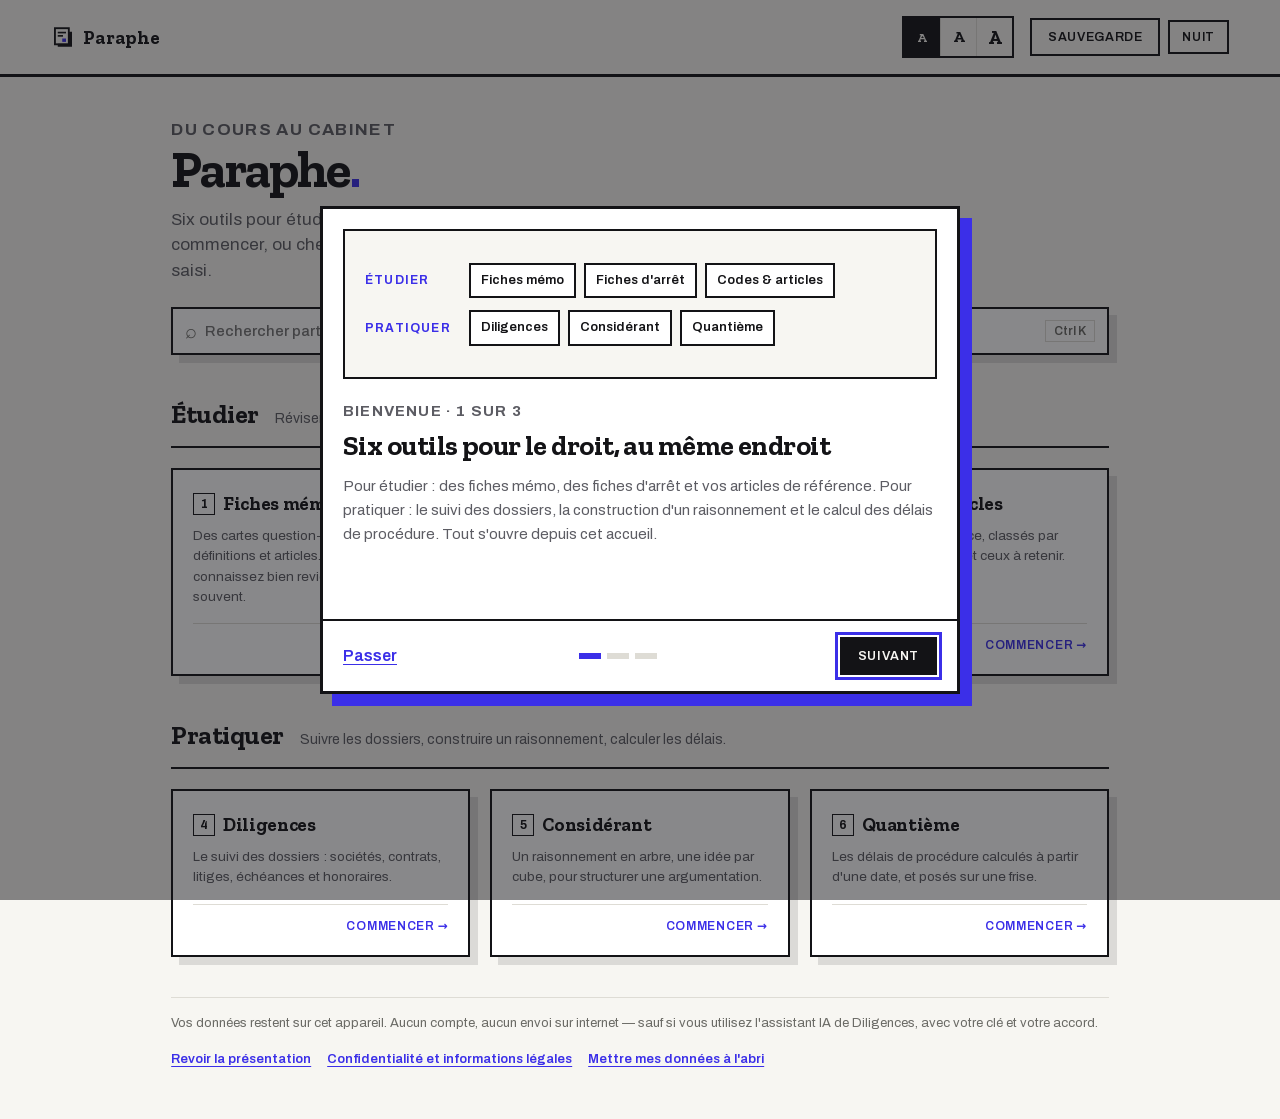
==== commit f4321c28: "Paraphe : version web à jour (1.1.2) — fiches d'arrêt L1–M2, Quantième décret 2026-741, bouton Accue" ====
--- a/index.html
+++ b/index.html
@@ -1,28 +1,28 @@
-<!doctype html>
-<html lang="fr">
-<head>
-<meta charset="UTF-8">
-<title>Paraphe</title>
-<meta http-equiv="refresh" content="0; url=Hub.html">
-<meta name="viewport" content="width=device-width, initial-scale=1">
-<link rel="apple-touch-icon" href="icons/icon-180.png">
-<meta name="apple-mobile-web-app-capable" content="yes">
-<meta name="apple-mobile-web-app-status-bar-style" content="black-translucent">
-<meta name="mobile-web-app-capable" content="yes">
-<meta name="theme-color" content="#131316">
-<link rel="stylesheet" href="fonts/fonts.css">
-<script src="pwa.js" defer></script>
-<link rel="manifest" href="manifest.json">
-<link rel="icon" type="image/svg+xml" href="icons/favicon.svg">
-<link rel="stylesheet" href="style.css">
-</head>
-<body>
-<script src="theme.js"></script>
-<main style="max-width:560px">
-  <p class="eyebrow">Paraphe</p>
-  <h1>L’accueil a déménagé</h1>
-  <p class="muted">Les six outils se trouvent maintenant sur une seule page d’accueil. Si elle ne s’ouvre pas toute seule : <a href="Hub.html">ouvrir l’accueil de Paraphe</a>.</p>
-</main>
-<script>location.replace("Hub.html");</script>
-</body>
-</html>
+<!doctype html>
+<html lang="fr">
+<head>
+<meta charset="UTF-8"><script src="donnees.js"></script>
+<title>Paraphe</title>
+<meta http-equiv="refresh" content="0; url=Hub.html">
+<meta name="viewport" content="width=device-width, initial-scale=1">
+<link rel="apple-touch-icon" href="icons/icon-180.png">
+<meta name="apple-mobile-web-app-capable" content="yes">
+<meta name="apple-mobile-web-app-status-bar-style" content="black-translucent">
+<meta name="mobile-web-app-capable" content="yes">
+<meta name="theme-color" content="#131316">
+<link rel="stylesheet" href="fonts/fonts.css">
+<script src="pwa.js" defer></script>
+<link rel="manifest" href="manifest.json">
+<link rel="icon" type="image/svg+xml" href="icons/favicon.svg">
+<link rel="stylesheet" href="style.css">
+</head>
+<body>
+<script src="theme.js"></script>
+<main style="max-width:560px">
+  <p class="eyebrow">Paraphe</p>
+  <h1>L’accueil a déménagé</h1>
+  <p class="muted">Les six outils se trouvent maintenant sur une seule page d’accueil. Si elle ne s’ouvre pas toute seule : <a href="Hub.html">ouvrir l’accueil de Paraphe</a>.</p>
+</main>
+<script>location.replace("Hub.html");</script>
+</body>
+</html>
--- a/style.css
+++ b/style.css
@@ -85,6 +85,8 @@
   color:var(--encre);text-decoration:none;line-height:1;
 }
 header.topnav a.brand:hover{color:rgb(var(--acc))}
+/* « Accueil » toujours à gauche, à côté du nom, comme dans les autres outils */
+header.topnav .topnav-g{display:flex;align-items:center;flex-wrap:wrap;gap:var(--e2) var(--e4);min-width:0}
 .brand-mark{display:inline-flex;align-items:center;justify-content:center;flex:none;color:inherit}
 .brand-mark svg{display:block}
 
